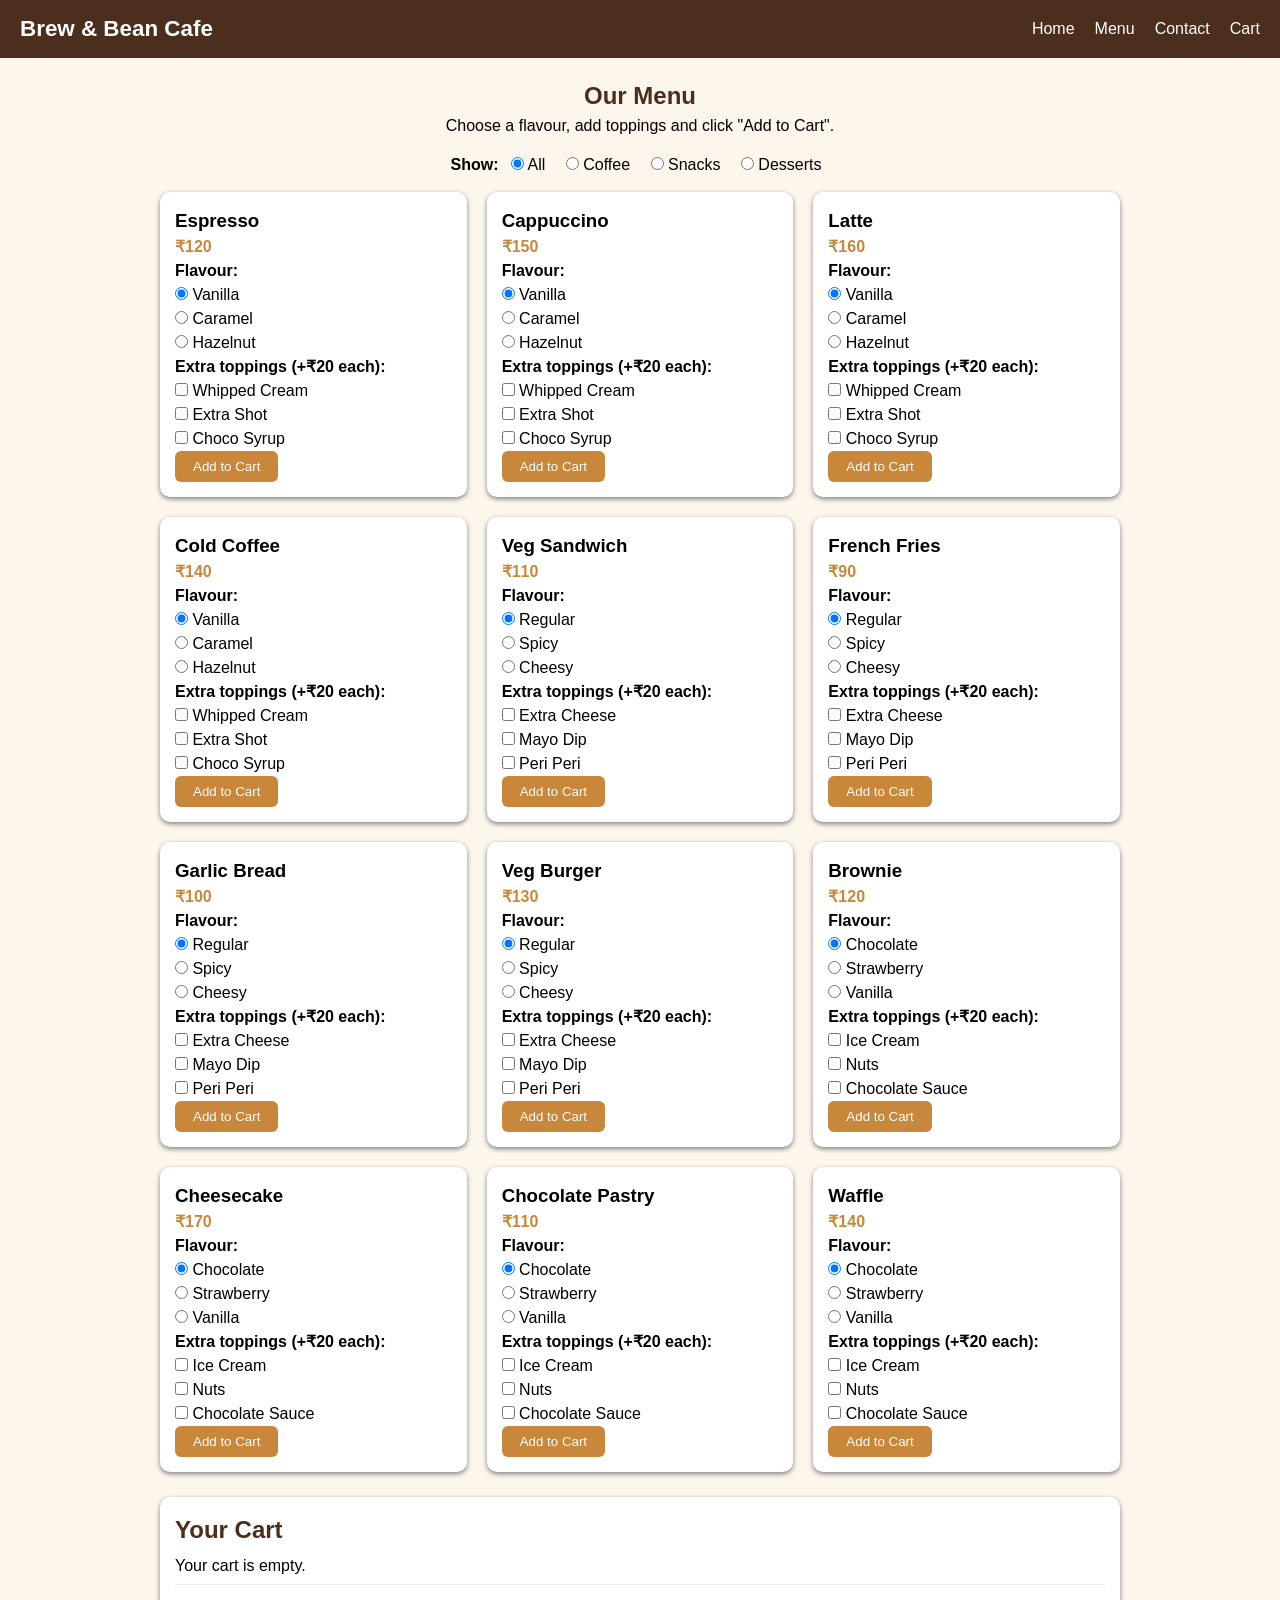
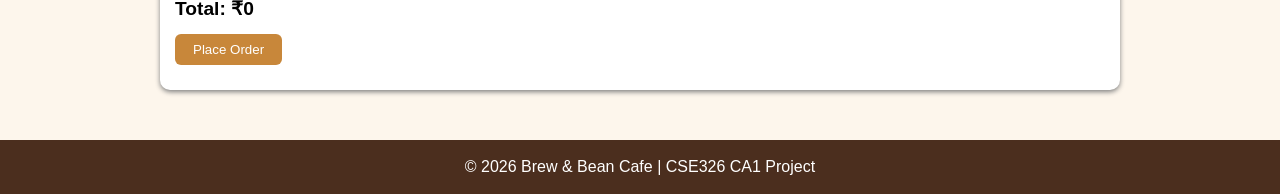
==== menu.html @ 5639b784 "Add files via upload" ====
<!DOCTYPE html>
<html lang="en">
<head>
  <meta charset="UTF-8">
  <meta name="viewport" content="width=device-width, initial-scale=1.0">
  <meta name="description" content="Brew &amp; Bean Cafe menu - choose a flavour, add toppings and order.">
  <title>Brew &amp; Bean Cafe - Menu</title>
  <link rel="stylesheet" href="style.css">
</head>
<body>

  <header>
    <nav>
      <div class="logo">Brew &amp; Bean Cafe</div>
      <ul>
        <li><a href="index.html">Home</a></li>
        <li><a href="menu.html">Menu</a></li>
        <li><a href="contact.html">Contact</a></li>
        <li><a href="#cart">Cart</a></li> <!-- #cart jumps to the cart section on this page -->
      </ul>
    </nav>
  </header>

  <main>

    <section class="page-title">
      <h1>Our Menu</h1>
      <p>Choose a flavour, add toppings and click "Add to Cart".</p>
    </section>

    <!-- Filter: radio buttons. Same name="category" means only ONE can be selected.
         onchange="showMenu()" runs the JavaScript function when the user picks another one. -->
    <section class="filters">
      <b>Show:</b>
      <label><input type="radio" name="category" value="All" checked onchange="showMenu()"> All</label>
      <label><input type="radio" name="category" value="Coffee" onchange="showMenu()"> Coffee</label>
      <label><input type="radio" name="category" value="Snacks" onchange="showMenu()"> Snacks</label>
      <label><input type="radio" name="category" value="Desserts" onchange="showMenu()"> Desserts</label>
    </section>

    <!-- This section is empty here. script.js fills it with the menu cards. -->
    <section id="menu-list" class="grid"></section>

    <!-- Cart section. script.js fills the list and the total. -->
    <section id="cart" class="box">
      <h2>Your Cart</h2>
      <ul id="cart-items"></ul>
      <p class="total">Total: &#8377;<span id="cart-total">0</span></p>
      <button class="btn" onclick="placeOrder()">Place Order</button> <!-- onclick runs placeOrder() from script.js -->
      <p id="order-msg" class="message"></p>
    </section>

  </main>

  <footer>
    <p>&copy; 2026 Brew &amp; Bean Cafe | CSE326 CA1 Project</p>
  </footer>

  <!-- The JavaScript file is linked at the bottom so the page loads first -->
  <script src="script.js"></script>
</body>
</html>
---- style.css ----
/* CSS variables: change the colors here to change the whole theme */
:root { --brown: #4b2e1e; --accent: #c8873a; --cream: #fdf6ec; }

/* Reset spacing. border-box = padding is counted inside the width (box model) */
* { box-sizing: border-box; margin: 0; padding: 0; }

body { font-family: Arial, sans-serif; background-color: var(--cream); line-height: 1.5; }
main { max-width: 1000px; margin: auto; padding: 20px; }
h1, h2 { color: var(--brown); }
.about, .page-title { text-align: center; }

/* Navbar: Flexbox puts the logo and links in one row */
header, footer { background-color: var(--brown); color: white; }
nav { display: flex; justify-content: space-between; align-items: center; padding: 12px 20px; }
.logo { font-size: 1.4rem; font-weight: bold; }
nav ul { display: flex; list-style: none; gap: 20px; }
nav a { color: white; text-decoration: none; }
nav a:hover { color: var(--accent); }   /* pseudo-class: when the mouse is over the link */
footer { text-align: center; padding: 15px; margin-top: 30px; }

/* Buttons. transition = the color changes smoothly */
.btn, .add-btn {
  background-color: var(--accent); color: white; border: none; border-radius: 6px;
  padding: 8px 18px; cursor: pointer; text-decoration: none; display: inline-block;
  transition: background-color 0.3s;
}
.btn:hover, .add-btn:hover { background-color: var(--brown); }
.remove-btn { background-color: red; color: white; border: none; margin-left: 10px; cursor: pointer; }

/* Home page */
.hero { text-align: center; background-color: #6f4e37; color: white; padding: 40px 20px; border-radius: 10px; animation: fadeIn 1s; }
.hero h1 { color: white; }
.features { display: flex; gap: 20px; margin: 25px 0; }   /* three boxes side by side */
.features article { flex: 1; }                             /* equal width */

/* White boxes with a shadow */
.features article, .card, .box { background-color: white; padding: 15px; border-radius: 10px; box-shadow: 0 2px 5px gray; }
.box { margin-top: 25px; }

/* Menu page */
.filters { text-align: center; margin: 15px 0; }
.filters label { margin: 0 8px; }
.grid { display: grid; grid-template-columns: repeat(auto-fit, minmax(230px, 1fr)); gap: 20px; }   /* Grid */
.card label { display: block; }
.price { color: var(--accent); font-weight: bold; }
.box li { list-style: none; padding: 6px 0; border-bottom: 1px solid #eee; }
.total { font-size: 1.2rem; font-weight: bold; margin: 10px 0; }

/* Form */
form label { display: block; margin-top: 10px; font-weight: bold; }
input[type="text"], input[type="tel"], input[type="email"], textarea { width: 100%; padding: 8px; }   /* attribute selector */
.error { color: red; font-size: 0.85rem; }
.message { color: green; font-weight: bold; margin-top: 10px; }

/* Table */
table { width: 100%; border-collapse: collapse; }
th, td { border: 1px solid #ccc; padding: 8px; text-align: left; }
th { background-color: var(--brown); color: white; }

/* Animation: the hero box slowly fades in */
@keyframes fadeIn { from { opacity: 0; } to { opacity: 1; } }

/* Responsive design: on small screens, stack things in one column */
@media (max-width: 600px) {
  nav, .features { flex-direction: column; gap: 10px; }
}
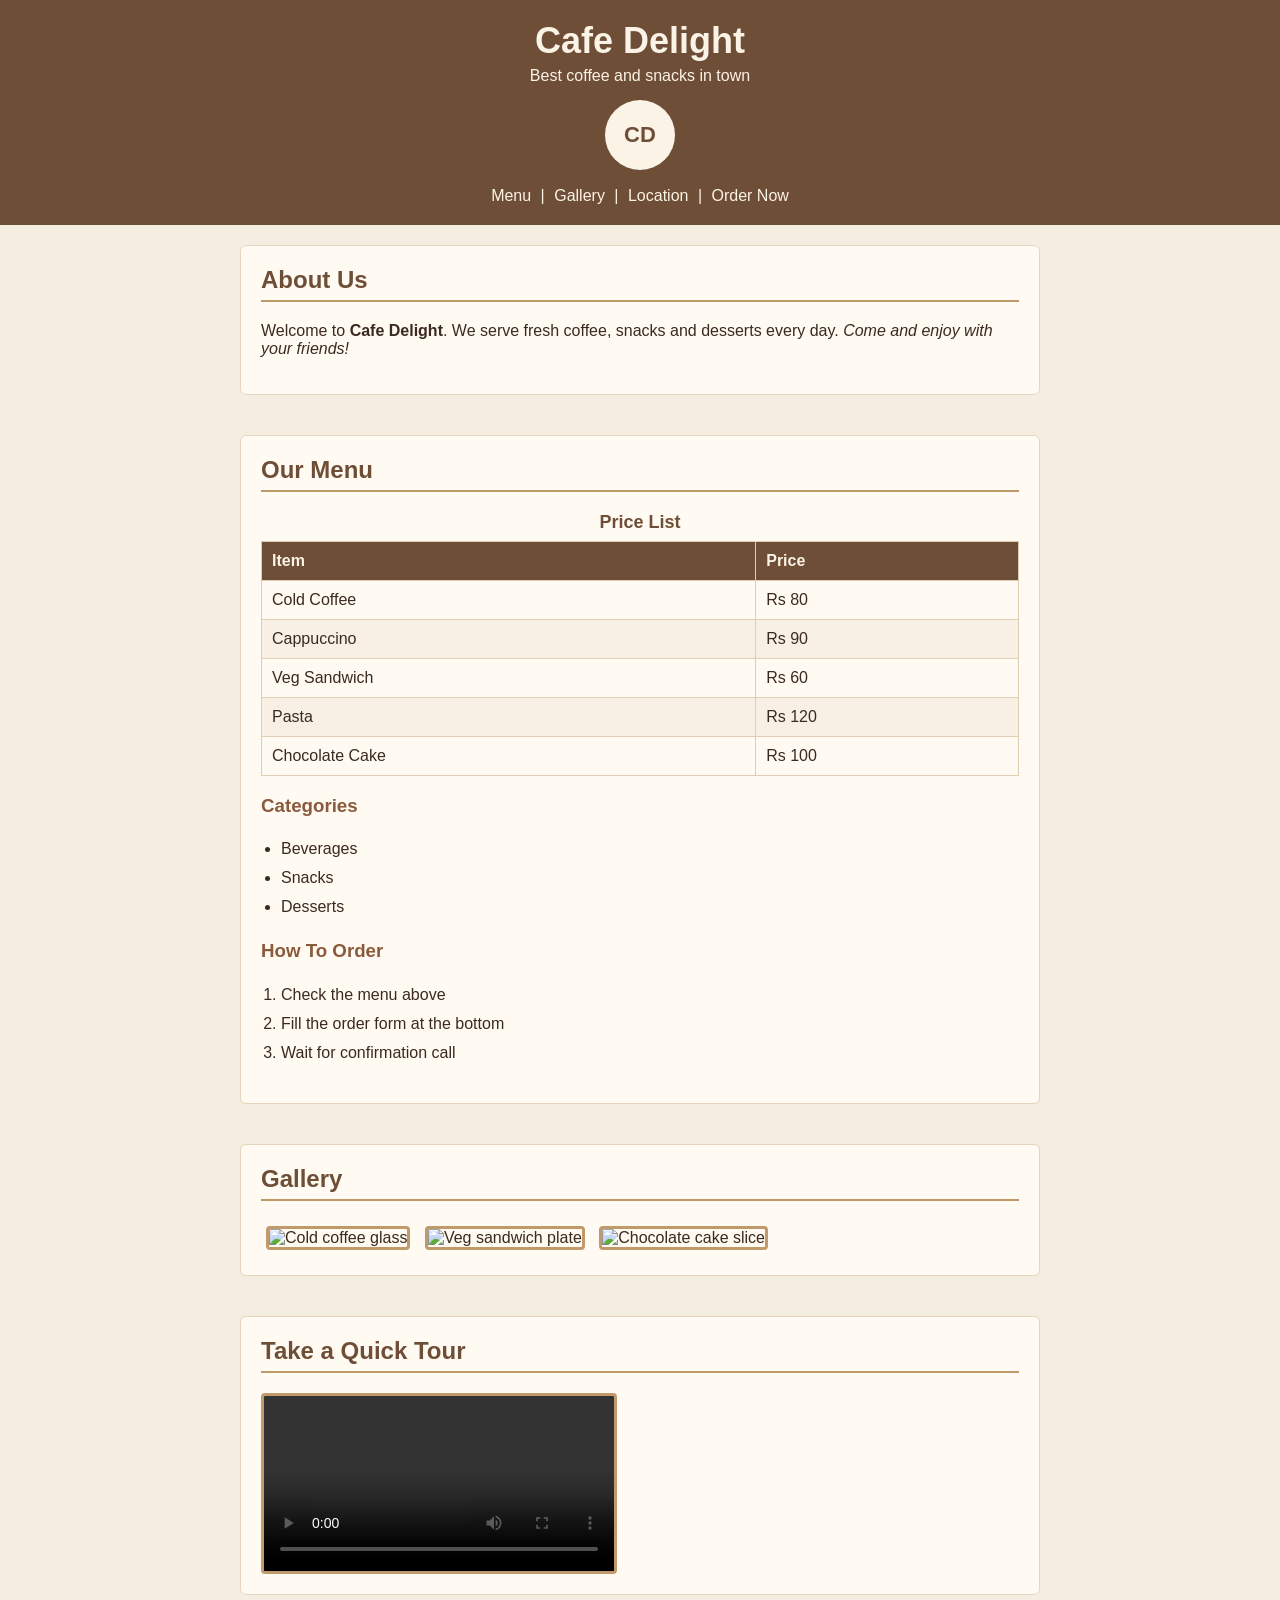
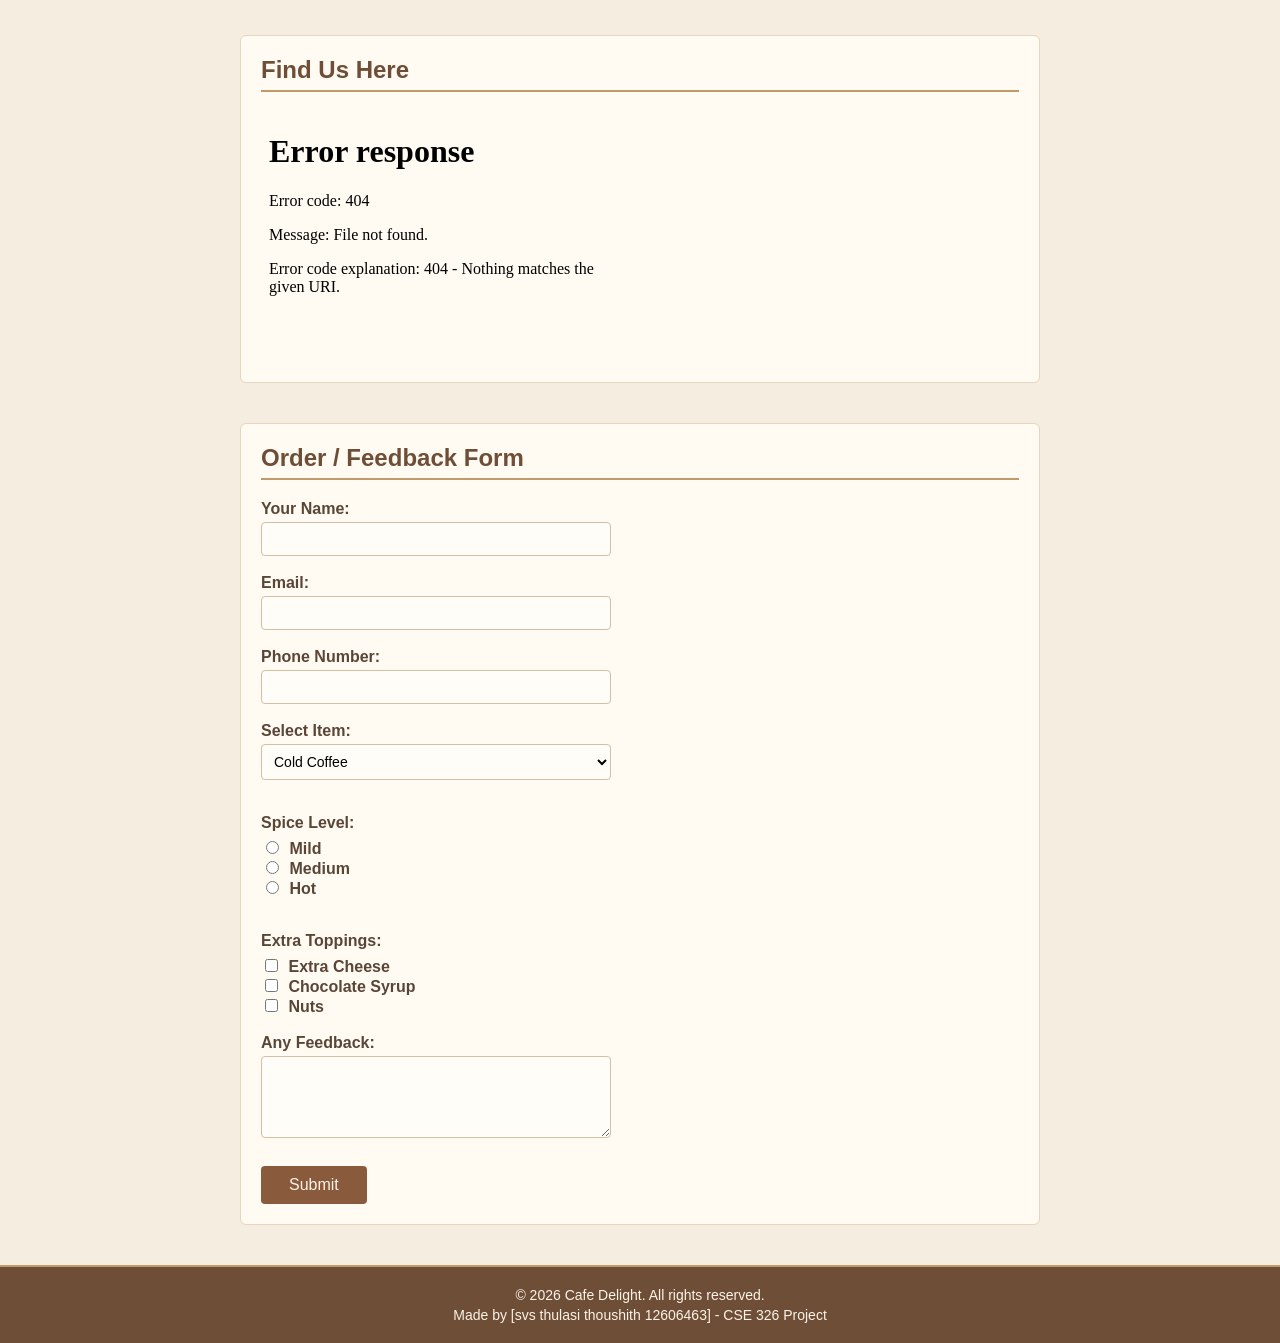
==== commit 2f941ab4: "Update menu.html {menu changed by Thoushith}" ====
--- a/menu.html
+++ b/menu.html
@@ -1,62 +1,399 @@
 <!DOCTYPE html>
-<html lang="en">
-<head>
-  <meta charset="UTF-8">
-  <meta name="viewport" content="width=device-width, initial-scale=1.0">
-  <meta name="description" content="Brew &amp; Bean Cafe menu - choose a flavour, add toppings and order.">
-  <title>Brew &amp; Bean Cafe - Menu</title>
-  <link rel="stylesheet" href="style.css">
+<!-- saved from url=(0054)file:///C:/Users/DELL/Desktop/cse326%20html/hacka.HTML -->
+<html><head><meta http-equiv="Content-Type" content="text/html; charset=UTF-8">
+
+<title>Cafe Delight - Menu</title>
+<meta name="description" content="Cafe Delight menu, gallery and order form">
+<meta name="viewport" content="width=device-width, initial-scale=1.0">
+<style>
+
+/* ===== GENERAL / BODY ===== */
+body {
+  font-family: Arial, sans-serif;
+  background-color: #f5ede0;
+  color: #3b2a20;
+  margin: 0;
+  padding: 0;
+}
+
+/* ===== HEADER ===== */
+header {
+  background-color: #6f4e37;
+  color: #fbf3e6;
+  text-align: center;
+  padding: 20px;
+}
+
+header h1 {
+  font-size: 36px;
+  margin: 0 0 5px 0;
+}
+
+header p {
+  font-size: 16px;
+  margin: 0 0 10px 0;
+}
+
+header svg {
+  display: block;
+  margin: 10px auto;
+}
+
+/* ===== NAV ===== */
+nav {
+  margin-top: 12px;
+}
+
+nav a {
+  color: #fbf3e6;
+  text-decoration: none;
+  font-size: 16px;
+  margin: 0 5px;
+}
+
+nav a:hover {
+  text-decoration: underline;
+}
+
+/* ===== MAIN ===== */
+main {
+  max-width: 800px;
+  margin: 20px auto;
+  padding: 0 20px;
+}
+
+/* ===== SECTION GENERAL ===== */
+section {
+  margin-bottom: 40px;
+  background-color: #fffaf2;
+  padding: 20px;
+  border: 1px solid #e6d5bf;
+  border-radius: 6px;
+}
+
+section h2 {
+  color: #6f4e37;
+  border-bottom: 2px solid #c19a6b;
+  padding-bottom: 6px;
+  margin-top: 0;
+}
+
+section h3 {
+  color: #8a5a3c;
+}
+
+/* ===== TABLE ===== */
+table {
+  width: 100%;
+  border-collapse: collapse;
+  margin-top: 10px;
+}
+
+table caption {
+  font-size: 18px;
+  font-weight: bold;
+  color: #6f4e37;
+  margin-bottom: 8px;
+}
+
+table th {
+  background-color: #6f4e37;
+  color: #fbf3e6;
+  padding: 10px;
+  text-align: left;
+  border: 1px solid #e0cdb2;
+}
+
+table td {
+  padding: 10px;
+  border: 1px solid #e0cdb2;
+}
+
+table tbody tr:nth-child(even) {
+  background-color: #f8f0e4;
+}
+
+table tbody tr:hover {
+  background-color: #efe0cb;
+}
+
+/* ===== LISTS ===== */
+ul, ol {
+  padding-left: 20px;
+  line-height: 1.8;
+}
+
+ul li {
+  list-style-type: disc;
+}
+
+ol li {
+  list-style-type: decimal;
+}
+
+/* ===== GALLERY ===== */
+#gallery img {
+  width: 200px;
+  height: 150px;
+  object-fit: cover;
+  margin: 5px;
+  border: 3px solid #c19a6b;
+  border-radius: 4px;
+}
+
+/* ===== VIDEO ===== */
+#tour video {
+  display: block;
+  margin-top: 10px;
+  border: 3px solid #c19a6b;
+  border-radius: 4px;
+}
+
+/* ===== IFRAME / MAP ===== */
+#location iframe {
+  display: block;
+  margin-top: 10px;
+  border: 3px solid #c19a6b;
+  border-radius: 4px;
+}
+
+/* ===== FORM ===== */
+form label {
+  font-weight: bold;
+  color: #5a4636;
+}
+
+form input[type="text"],
+form input[type="email"],
+form select,
+form textarea {
+  width: 100%;
+  max-width: 350px;
+  padding: 8px;
+  margin-top: 4px;
+  border: 1px solid #d4bfa3;
+  border-radius: 4px;
+  background-color: #fffdf8;
+  font-size: 14px;
+  box-sizing: border-box;
+}
+
+form input[type="text"]:focus,
+form input[type="email"]:focus,
+form select:focus,
+form textarea:focus {
+  outline: none;
+  border-color: #8a5a3c;
+}
+
+form input[type="radio"],
+form input[type="checkbox"] {
+  margin-right: 6px;
+  accent-color: #8a5a3c;
+}
+
+form p {
+  font-weight: bold;
+  margin-bottom: 6px;
+  color: #5a4636;
+}
+
+form button[type="submit"] {
+  background-color: #8a5a3c;
+  color: #fbf3e6;
+  border: none;
+  padding: 10px 28px;
+  font-size: 16px;
+  border-radius: 4px;
+  cursor: pointer;
+  margin-top: 6px;
+}
+
+form button[type="submit"]:hover {
+  background-color: #6f4e37;
+}
+
+/* ===== HR ===== */
+hr {
+  border: none;
+  border-top: 2px solid #c19a6b;
+  margin: 0;
+}
+
+/* ===== FOOTER ===== */
+footer {
+  background-color: #6f4e37;
+  color: #fbf3e6;
+  text-align: center;
+  padding: 16px;
+}
+
+footer p {
+  margin: 4px 0;
+  font-size: 14px;
+}
+
+</style>
 </head>
 <body>
 
-  <header>
-    <nav>
-      <div class="logo">Brew &amp; Bean Cafe</div>
-      <ul>
-        <li><a href="index.html">Home</a></li>
-        <li><a href="menu.html">Menu</a></li>
-        <li><a href="contact.html">Contact</a></li>
-        <li><a href="#cart">Cart</a></li> <!-- #cart jumps to the cart section on this page -->
-      </ul>
-    </nav>
-  </header>
-
-  <main>
-
-    <section class="page-title">
-      <h1>Our Menu</h1>
-      <p>Choose a flavour, add toppings and click "Add to Cart".</p>
-    </section>
-
-    <!-- Filter: radio buttons. Same name="category" means only ONE can be selected.
-         onchange="showMenu()" runs the JavaScript function when the user picks another one. -->
-    <section class="filters">
-      <b>Show:</b>
-      <label><input type="radio" name="category" value="All" checked onchange="showMenu()"> All</label>
-      <label><input type="radio" name="category" value="Coffee" onchange="showMenu()"> Coffee</label>
-      <label><input type="radio" name="category" value="Snacks" onchange="showMenu()"> Snacks</label>
-      <label><input type="radio" name="category" value="Desserts" onchange="showMenu()"> Desserts</label>
-    </section>
-
-    <!-- This section is empty here. script.js fills it with the menu cards. -->
-    <section id="menu-list" class="grid"></section>
-
-    <!-- Cart section. script.js fills the list and the total. -->
-    <section id="cart" class="box">
-      <h2>Your Cart</h2>
-      <ul id="cart-items"></ul>
-      <p class="total">Total: &#8377;<span id="cart-total">0</span></p>
-      <button class="btn" onclick="placeOrder()">Place Order</button> <!-- onclick runs placeOrder() from script.js -->
-      <p id="order-msg" class="message"></p>
-    </section>
-
-  </main>
-
-  <footer>
-    <p>&copy; 2026 Brew &amp; Bean Cafe | CSE326 CA1 Project</p>
-  </footer>
-
-  <!-- The JavaScript file is linked at the bottom so the page loads first -->
-  <script src="script.js"></script>
-</body>
-</html>
+<!-- header part with logo and nav links -->
+<header>
+  <h1>Cafe Delight</h1>
+  <p>Best coffee and snacks in town</p>
+  <svg width="80" height="80">
+    <circle cx="40" cy="40" r="35" fill="#fbf3e6"></circle>
+    <text x="40" y="47" text-anchor="middle" font-size="22" font-family="Arial" fill="#6f4e37" font-weight="bold">CD</text>
+  </svg>
+  <nav>
+    <a href="file:///C:/Users/DELL/Desktop/cse326%20html/hacka.HTML#menu">Menu</a> |
+    <a href="file:///C:/Users/DELL/Desktop/cse326%20html/hacka.HTML#gallery">Gallery</a> |
+    <a href="file:///C:/Users/DELL/Desktop/cse326%20html/hacka.HTML#location">Location</a> |
+    <a href="file:///C:/Users/DELL/Desktop/cse326%20html/hacka.HTML#order">Order Now</a>
+  </nav>
+</header>
+
+<main>
+
+  <!-- ABOUT SECTION -->
+  <section id="about">
+    <h2>About Us</h2>
+    <p>Welcome to <strong>Cafe Delight</strong>. We serve fresh coffee, snacks
+    and desserts every day. <em>Come and enjoy with your friends!</em></p>
+  </section>
+
+  <!-- MENU SECTION -->
+  <section id="menu">
+    <h2>Our Menu</h2>
+    <table border="1">
+      <caption>Price List</caption>
+      <thead>
+        <tr>
+          <th scope="col">Item</th>
+          <th scope="col">Price</th>
+        </tr>
+      </thead>
+      <tbody>
+        <tr>
+          <td>Cold Coffee</td>
+          <td>Rs 80</td>
+        </tr>
+        <tr>
+          <td>Cappuccino</td>
+          <td>Rs 90</td>
+        </tr>
+        <tr>
+          <td>Veg Sandwich</td>
+          <td>Rs 60</td>
+        </tr>
+        <tr>
+          <td>Pasta</td>
+          <td>Rs 120</td>
+        </tr>
+        <tr>
+          <td>Chocolate Cake</td>
+          <td>Rs 100</td>
+        </tr>
+      </tbody>
+    </table>
+
+    <h3>Categories</h3>
+    <ul>
+      <li>Beverages</li>
+      <li>Snacks</li>
+      <li>Desserts</li>
+    </ul>
+
+    <h3>How To Order</h3>
+    <ol>
+      <li>Check the menu above</li>
+      <li>Fill the order form at the bottom</li>
+      <li>Wait for confirmation call</li>
+    </ol>
+  </section>
+
+  <!-- GALLERY SECTION -->
+  <section id="gallery">
+    <h2>Gallery</h2>
+    <img src="file:///C:/Users/DELL/Desktop/cse326%20html/Cafe%20Delight%20-%20Menu%20cse326%20thoushith(12606463)project_files/pexels-photo-17576001.jpg" alt="Cold coffee glass" width="200" height="150">
+    <img src="file:///C:/Users/DELL/Desktop/cse326%20html/Cafe%20Delight%20-%20Menu%20cse326%20thoushith(12606463)project_files/pexels-photo-1647163.jpg" alt="Veg sandwich plate" width="200" height="150">
+    <img src="file:///C:/Users/DELL/Desktop/cse326%20html/Cafe%20Delight%20-%20Menu%20cse326%20thoushith(12606463)project_files/pexels-photo-2267868.jpg" alt="Chocolate cake slice" width="200" height="150">
+  </section>
+
+  <!-- VIDEO SECTION -->
+  <section id="tour">
+    <h2>Take a Quick Tour</h2>
+    <video width="350" controls="">
+      <source src="https://videos.pexels.com/video-files/16234554/16234554-hd_1080_1920_29fps.mp4" type="video/mp4">
+      Sorry, your browser does not support video.
+    </video>
+  </section>
+
+  <!-- LOCATION SECTION -->
+  <section id="location">
+    <h2>Find Us Here</h2>
+
+    <!-- FIX: replaced broken local maps.html file with a working Google Maps embed URL -->
+    <iframe src="./Cafe Delight - Menu cse326 thoushith(12606463)project final take_files/maps.html" width="350" height="250" style="border:0;" allowfullscreen="" loading="lazy">
+    </iframe>
+
+  </section>
+
+  <!-- ORDER FORM SECTION -->
+  <section id="order">
+    <h2>Order / Feedback Form</h2>
+    <form action="file:///C:/submit" method="post">
+
+      <label for="name">Your Name:</label><br>
+      <input type="text" id="name" name="name" required=""><br><br>
+
+      <label for="email">Email:</label><br>
+      <input type="email" id="email" name="email" required=""><br><br>
+
+      <label for="phone">Phone Number:</label><br>
+      <input type="text" id="phone" name="phone" pattern="[0-9]{10}" title="Enter a 10 digit number"><br><br>
+
+      <label for="item">Select Item:</label><br>
+      <select id="item" name="item">
+        <option value="coffee">Cold Coffee</option>
+        <option value="sandwich">Veg Sandwich</option>
+        <option value="pasta">Pasta</option>
+        <option value="cake">Chocolate Cake</option>
+      </select><br><br>
+
+      <p>Spice Level:</p>
+      <input type="radio" id="mild" name="spice" value="mild">
+      <label for="mild">Mild</label><br>
+      <input type="radio" id="medium" name="spice" value="medium">
+      <label for="medium">Medium</label><br>
+      <input type="radio" id="hot" name="spice" value="hot">
+      <label for="hot">Hot</label><br><br>
+
+      <p>Extra Toppings:</p>
+      <input type="checkbox" id="cheese" name="toppings" value="cheese">
+      <label for="cheese">Extra Cheese</label><br>
+      <input type="checkbox" id="choco" name="toppings" value="chocolate">
+      <label for="choco">Chocolate Syrup</label><br>
+      <input type="checkbox" id="nuts" name="toppings" value="nuts">
+      <label for="nuts">Nuts</label><br><br>
+
+      <label for="msg">Any Feedback:</label><br>
+      <textarea id="msg" name="msg" rows="4" cols="30" minlength="10"></textarea><br><br>
+
+      <button type="submit">Submit</button>
+
+    </form>
+  </section>
+
+</main>
+
+<hr>
+
+<footer>
+  <p>© 2026 Cafe Delight. All rights reserved.</p>
+  <p>Made by [svs thulasi thoushith 12606463] - CSE 326 Project</p>
+</footer>
+
+
+
+</body></html>
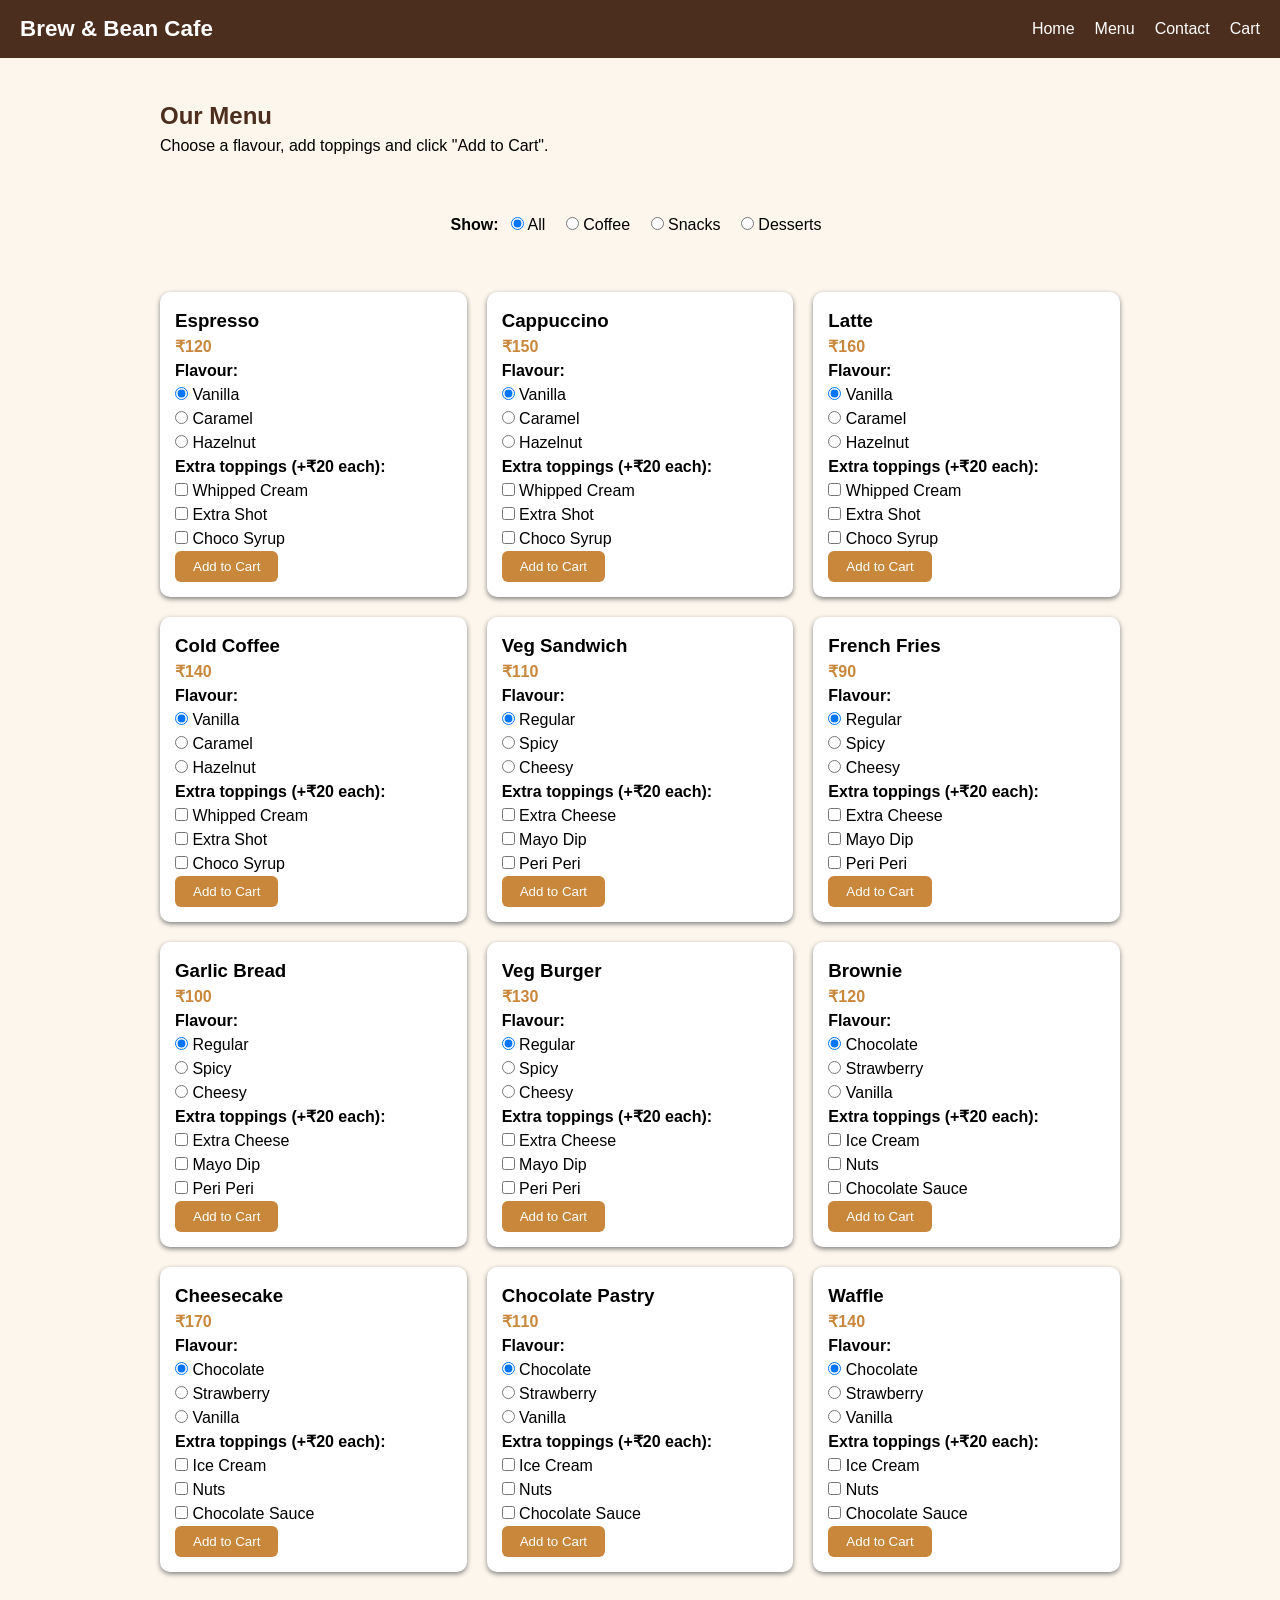
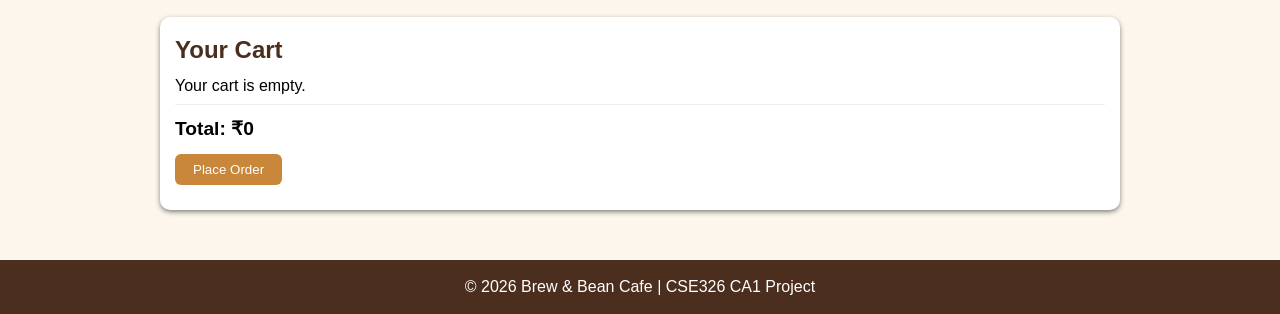
==== commit d830aa91: "Update menu.html_MP No major changes , just little bit minor changes" ====
--- a/menu.html
+++ b/menu.html
@@ -1,399 +1,62 @@
 <!DOCTYPE html>
-<!-- saved from url=(0054)file:///C:/Users/DELL/Desktop/cse326%20html/hacka.HTML -->
-<html><head><meta http-equiv="Content-Type" content="text/html; charset=UTF-8">
-
-<title>Cafe Delight - Menu</title>
-<meta name="description" content="Cafe Delight menu, gallery and order form">
-<meta name="viewport" content="width=device-width, initial-scale=1.0">
-<style>
-
-/* ===== GENERAL / BODY ===== */
-body {
-  font-family: Arial, sans-serif;
-  background-color: #f5ede0;
-  color: #3b2a20;
-  margin: 0;
-  padding: 0;
-}
-
-/* ===== HEADER ===== */
-header {
-  background-color: #6f4e37;
-  color: #fbf3e6;
-  text-align: center;
-  padding: 20px;
-}
-
-header h1 {
-  font-size: 36px;
-  margin: 0 0 5px 0;
-}
-
-header p {
-  font-size: 16px;
-  margin: 0 0 10px 0;
-}
-
-header svg {
-  display: block;
-  margin: 10px auto;
-}
-
-/* ===== NAV ===== */
-nav {
-  margin-top: 12px;
-}
-
-nav a {
-  color: #fbf3e6;
-  text-decoration: none;
-  font-size: 16px;
-  margin: 0 5px;
-}
-
-nav a:hover {
-  text-decoration: underline;
-}
-
-/* ===== MAIN ===== */
-main {
-  max-width: 800px;
-  margin: 20px auto;
-  padding: 0 20px;
-}
-
-/* ===== SECTION GENERAL ===== */
-section {
-  margin-bottom: 40px;
-  background-color: #fffaf2;
-  padding: 20px;
-  border: 1px solid #e6d5bf;
-  border-radius: 6px;
-}
-
-section h2 {
-  color: #6f4e37;
-  border-bottom: 2px solid #c19a6b;
-  padding-bottom: 6px;
-  margin-top: 0;
-}
-
-section h3 {
-  color: #8a5a3c;
-}
-
-/* ===== TABLE ===== */
-table {
-  width: 100%;
-  border-collapse: collapse;
-  margin-top: 10px;
-}
-
-table caption {
-  font-size: 18px;
-  font-weight: bold;
-  color: #6f4e37;
-  margin-bottom: 8px;
-}
-
-table th {
-  background-color: #6f4e37;
-  color: #fbf3e6;
-  padding: 10px;
-  text-align: left;
-  border: 1px solid #e0cdb2;
-}
-
-table td {
-  padding: 10px;
-  border: 1px solid #e0cdb2;
-}
-
-table tbody tr:nth-child(even) {
-  background-color: #f8f0e4;
-}
-
-table tbody tr:hover {
-  background-color: #efe0cb;
-}
-
-/* ===== LISTS ===== */
-ul, ol {
-  padding-left: 20px;
-  line-height: 1.8;
-}
-
-ul li {
-  list-style-type: disc;
-}
-
-ol li {
-  list-style-type: decimal;
-}
-
-/* ===== GALLERY ===== */
-#gallery img {
-  width: 200px;
-  height: 150px;
-  object-fit: cover;
-  margin: 5px;
-  border: 3px solid #c19a6b;
-  border-radius: 4px;
-}
-
-/* ===== VIDEO ===== */
-#tour video {
-  display: block;
-  margin-top: 10px;
-  border: 3px solid #c19a6b;
-  border-radius: 4px;
-}
-
-/* ===== IFRAME / MAP ===== */
-#location iframe {
-  display: block;
-  margin-top: 10px;
-  border: 3px solid #c19a6b;
-  border-radius: 4px;
-}
-
-/* ===== FORM ===== */
-form label {
-  font-weight: bold;
-  color: #5a4636;
-}
-
-form input[type="text"],
-form input[type="email"],
-form select,
-form textarea {
-  width: 100%;
-  max-width: 350px;
-  padding: 8px;
-  margin-top: 4px;
-  border: 1px solid #d4bfa3;
-  border-radius: 4px;
-  background-color: #fffdf8;
-  font-size: 14px;
-  box-sizing: border-box;
-}
-
-form input[type="text"]:focus,
-form input[type="email"]:focus,
-form select:focus,
-form textarea:focus {
-  outline: none;
-  border-color: #8a5a3c;
-}
-
-form input[type="radio"],
-form input[type="checkbox"] {
-  margin-right: 6px;
-  accent-color: #8a5a3c;
-}
-
-form p {
-  font-weight: bold;
-  margin-bottom: 6px;
-  color: #5a4636;
-}
-
-form button[type="submit"] {
-  background-color: #8a5a3c;
-  color: #fbf3e6;
-  border: none;
-  padding: 10px 28px;
-  font-size: 16px;
-  border-radius: 4px;
-  cursor: pointer;
-  margin-top: 6px;
-}
-
-form button[type="submit"]:hover {
-  background-color: #6f4e37;
-}
-
-/* ===== HR ===== */
-hr {
-  border: none;
-  border-top: 2px solid #c19a6b;
-  margin: 0;
-}
-
-/* ===== FOOTER ===== */
-footer {
-  background-color: #6f4e37;
-  color: #fbf3e6;
-  text-align: center;
-  padding: 16px;
-}
-
-footer p {
-  margin: 4px 0;
-  font-size: 14px;
-}
-
-</style>
+<html lang="en">
+<head>
+  <meta charset="UTF-8">
+  <meta name="viewport" content="width=device-width, initial-scale=1.0">
+  <meta name="description" content="Brew &amp; Bean Cafe menu - choose a flavour, add toppings and order.">
+  <title>Brew &amp; Bean Cafe - Menu</title>
+  <link rel="stylesheet" href="style.css">
 </head>
 <body>
 
-<!-- header part with logo and nav links -->
-<header>
-  <h1>Cafe Delight</h1>
-  <p>Best coffee and snacks in town</p>
-  <svg width="80" height="80">
-    <circle cx="40" cy="40" r="35" fill="#fbf3e6"></circle>
-    <text x="40" y="47" text-anchor="middle" font-size="22" font-family="Arial" fill="#6f4e37" font-weight="bold">CD</text>
-  </svg>
-  <nav>
-    <a href="file:///C:/Users/DELL/Desktop/cse326%20html/hacka.HTML#menu">Menu</a> |
-    <a href="file:///C:/Users/DELL/Desktop/cse326%20html/hacka.HTML#gallery">Gallery</a> |
-    <a href="file:///C:/Users/DELL/Desktop/cse326%20html/hacka.HTML#location">Location</a> |
-    <a href="file:///C:/Users/DELL/Desktop/cse326%20html/hacka.HTML#order">Order Now</a>
-  </nav>
-</header>
+  <header>
+    <nav>
+      <div class="logo">Brew &amp; Bean Cafe</div>
+      <ul>
+        <li><a href="index.html">Home</a></li>
+        <li><a href="menu.html">Menu</a></li>
+        <li><a href="contact.html">Contact</a></li>
+        <li><a href="#cart">Cart</a></li> <!-- #cart jumps to the cart section on this page -->
+      </ul>
+    </nav>
+  </header>
 
-<main>
+  <main>
 
-  <!-- ABOUT SECTION -->
-  <section id="about">
-    <h2>About Us</h2>
-    <p>Welcome to <strong>Cafe Delight</strong>. We serve fresh coffee, snacks
-    and desserts every day. <em>Come and enjoy with your friends!</em></p>
-  </section>
+    <section class="page-title">
+      <h1>Our Menu</h1>
+      <p>Choose a flavour, add toppings and click "Add to Cart".</p>
+    </section>
 
-  <!-- MENU SECTION -->
-  <section id="menu">
-    <h2>Our Menu</h2>
-    <table border="1">
-      <caption>Price List</caption>
-      <thead>
-        <tr>
-          <th scope="col">Item</th>
-          <th scope="col">Price</th>
-        </tr>
-      </thead>
-      <tbody>
-        <tr>
-          <td>Cold Coffee</td>
-          <td>Rs 80</td>
-        </tr>
-        <tr>
-          <td>Cappuccino</td>
-          <td>Rs 90</td>
-        </tr>
-        <tr>
-          <td>Veg Sandwich</td>
-          <td>Rs 60</td>
-        </tr>
-        <tr>
-          <td>Pasta</td>
-          <td>Rs 120</td>
-        </tr>
-        <tr>
-          <td>Chocolate Cake</td>
-          <td>Rs 100</td>
-        </tr>
-      </tbody>
-    </table>
+    <!-- Filter: radio buttons. Same name="category" means only ONE can be selected.
+         onchange="showMenu()" runs the JavaScript function when the user picks another one. -->
+    <section class="filters">
+      <b>Show:</b>
+      <label><input type="radio" name="category" value="All" checked onchange="showMenu()"> All</label>
+      <label><input type="radio" name="category" value="Coffee" onchange="showMenu()"> Coffee</label>
+      <label><input type="radio" name="category" value="Snacks" onchange="showMenu()"> Snacks</label>
+      <label><input type="radio" name="category" value="Desserts" onchange="showMenu()"> Desserts</label>
+    </section>
 
-    <h3>Categories</h3>
-    <ul>
-      <li>Beverages</li>
-      <li>Snacks</li>
-      <li>Desserts</li>
-    </ul>
+    <!-- This section is empty here. script.js fills it with the menu cards. -->
+    <section id="menu-list" class="grid"></section>
 
-    <h3>How To Order</h3>
-    <ol>
-      <li>Check the menu above</li>
-      <li>Fill the order form at the bottom</li>
-      <li>Wait for confirmation call</li>
-    </ol>
-  </section>
+    <!-- Cart section. script.js fills the list and the total. -->
+    <section id="cart" class="box">
+      <h2>Your Cart</h2>
+      <ul id="cart-items"></ul>
+      <p class="total">Total: &#8377;<span id="cart-total">0</span></p>
+      <button class="btn" onclick="placeOrder()">Place Order</button> <!-- onclick runs placeOrder() from script.js -->
+      <p id="order-msg" class="message"></p>
+    </section>
 
-  <!-- GALLERY SECTION -->
-  <section id="gallery">
-    <h2>Gallery</h2>
-    <img src="file:///C:/Users/DELL/Desktop/cse326%20html/Cafe%20Delight%20-%20Menu%20cse326%20thoushith(12606463)project_files/pexels-photo-17576001.jpg" alt="Cold coffee glass" width="200" height="150">
-    <img src="file:///C:/Users/DELL/Desktop/cse326%20html/Cafe%20Delight%20-%20Menu%20cse326%20thoushith(12606463)project_files/pexels-photo-1647163.jpg" alt="Veg sandwich plate" width="200" height="150">
-    <img src="file:///C:/Users/DELL/Desktop/cse326%20html/Cafe%20Delight%20-%20Menu%20cse326%20thoushith(12606463)project_files/pexels-photo-2267868.jpg" alt="Chocolate cake slice" width="200" height="150">
-  </section>
+  </main>
 
-  <!-- VIDEO SECTION -->
-  <section id="tour">
-    <h2>Take a Quick Tour</h2>
-    <video width="350" controls="">
-      <source src="https://videos.pexels.com/video-files/16234554/16234554-hd_1080_1920_29fps.mp4" type="video/mp4">
-      Sorry, your browser does not support video.
-    </video>
-  </section>
+  <footer>
+    <p>&copy; 2026 Brew &amp; Bean Cafe | CSE326 CA1 Project</p>
+  </footer>
 
-  <!-- LOCATION SECTION -->
-  <section id="location">
-    <h2>Find Us Here</h2>
-
-    <!-- FIX: replaced broken local maps.html file with a working Google Maps embed URL -->
-    <iframe src="./Cafe Delight - Menu cse326 thoushith(12606463)project final take_files/maps.html" width="350" height="250" style="border:0;" allowfullscreen="" loading="lazy">
-    </iframe>
-
-  </section>
-
-  <!-- ORDER FORM SECTION -->
-  <section id="order">
-    <h2>Order / Feedback Form</h2>
-    <form action="file:///C:/submit" method="post">
-
-      <label for="name">Your Name:</label><br>
-      <input type="text" id="name" name="name" required=""><br><br>
-
-      <label for="email">Email:</label><br>
-      <input type="email" id="email" name="email" required=""><br><br>
-
-      <label for="phone">Phone Number:</label><br>
-      <input type="text" id="phone" name="phone" pattern="[0-9]{10}" title="Enter a 10 digit number"><br><br>
-
-      <label for="item">Select Item:</label><br>
-      <select id="item" name="item">
-        <option value="coffee">Cold Coffee</option>
-        <option value="sandwich">Veg Sandwich</option>
-        <option value="pasta">Pasta</option>
-        <option value="cake">Chocolate Cake</option>
-      </select><br><br>
-
-      <p>Spice Level:</p>
-      <input type="radio" id="mild" name="spice" value="mild">
-      <label for="mild">Mild</label><br>
-      <input type="radio" id="medium" name="spice" value="medium">
-      <label for="medium">Medium</label><br>
-      <input type="radio" id="hot" name="spice" value="hot">
-      <label for="hot">Hot</label><br><br>
-
-      <p>Extra Toppings:</p>
-      <input type="checkbox" id="cheese" name="toppings" value="cheese">
-      <label for="cheese">Extra Cheese</label><br>
-      <input type="checkbox" id="choco" name="toppings" value="chocolate">
-      <label for="choco">Chocolate Syrup</label><br>
-      <input type="checkbox" id="nuts" name="toppings" value="nuts">
-      <label for="nuts">Nuts</label><br><br>
-
-      <label for="msg">Any Feedback:</label><br>
-      <textarea id="msg" name="msg" rows="4" cols="30" minlength="10"></textarea><br><br>
-
-      <button type="submit">Submit</button>
-
-    </form>
-  </section>
-
-</main>
-
-<hr>
-
-<footer>
-  <p>© 2026 Cafe Delight. All rights reserved.</p>
-  <p>Made by [svs thulasi thoushith 12606463] - CSE 326 Project</p>
-</footer>
-
-
-
-</body></html>
+  <!-- The JavaScript file is linked at the bottom so the page loads first -->
+  <script src="script.js"></script>
+</body>
+</html>
--- a/style.css
+++ b/style.css
@@ -0,0 +1,83 @@
+/* CSS variables: change the colors here to change the whole theme */
+:root { --brown: #4b2e1e; --accent: #c8873a; --cream: #fdf6ec; }
+
+/* Reset spacing. border-box = padding is counted inside the width (box model) */
+* { box-sizing: border-box; margin: 0; padding: 0; }
+
+body { font-family: Arial, sans-serif; background-color: var(--cream); line-height: 1.5; }
+main { max-width: 1000px; margin: auto; padding: 20px; }
+h1, h2 { color: var(--brown); }
+.about, .center, .title { text-align: center; }
+.title { margin-top: 10px; }
+
+/* Smooth scrolling when a navbar link is clicked. scroll-margin-top keeps the heading below the sticky navbar. */
+html { scroll-behavior: smooth; }
+section { scroll-margin-top: 70px; padding: 20px 0; }
+header { position: sticky; top: 0; z-index: 10; }   /* navbar stays visible while scrolling */
+
+/* Navbar: Flexbox puts the logo and links in one row */
+header, footer { background-color: var(--brown); color: white; }
+nav { display: flex; justify-content: space-between; align-items: center; padding: 12px 20px; }
+.logo { font-size: 1.4rem; font-weight: bold; }
+nav ul { display: flex; flex-wrap: wrap; list-style: none; gap: 20px; }
+nav a { color: white; text-decoration: none; }
+nav a:hover { color: var(--accent); }   /* pseudo-class: when the mouse is over the link */
+footer { text-align: center; padding: 15px; margin-top: 30px; }
+
+/* Buttons. transition = the color changes smoothly */
+.btn, .add-btn {
+  background-color: var(--accent); color: white; border: none; border-radius: 6px;
+  padding: 8px 18px; cursor: pointer; text-decoration: none; display: inline-block;
+  transition: background-color 0.3s;
+}
+.btn:hover, .add-btn:hover { background-color: var(--brown); }
+.remove-btn { background-color: red; color: white; border: none; margin-left: 10px; cursor: pointer; }
+
+/* Home page */
+.hero { text-align: center; background-color: #6f4e37; color: white; padding: 40px 20px; border-radius: 10px; animation: fadeIn 1s; }
+.hero h1 { color: white; }
+.features { display: flex; gap: 20px; margin: 25px 0; }   /* three boxes side by side */
+.features article { flex: 1; }                             /* equal width */
+
+/* White boxes with a shadow */
+.features article, .card, .box { background-color: white; padding: 15px; border-radius: 10px; box-shadow: 0 2px 5px gray; }
+.box { margin-top: 25px; }
+
+/* Menu page */
+.filters { text-align: center; margin: 15px 0; }
+.filters label { margin: 0 8px; }
+.grid { display: grid; grid-template-columns: repeat(auto-fit, minmax(230px, 1fr)); gap: 20px; }   /* Grid */
+.card label { display: block; }
+.price { color: var(--accent); font-weight: bold; }
+.box li { list-style: none; padding: 6px 0; border-bottom: 1px solid #eee; }
+.total { font-size: 1.2rem; font-weight: bold; margin: 10px 0; }
+
+/* Form */
+form label { display: block; margin-top: 10px; font-weight: bold; }
+input[type="text"], input[type="tel"], input[type="email"], textarea { width: 100%; padding: 8px; }   /* attribute selector */
+.error { color: red; font-size: 0.85rem; }
+.message { color: green; font-weight: bold; margin-top: 10px; }
+
+/* Table */
+table { width: 100%; border-collapse: collapse; }
+th, td { border: 1px solid #ccc; padding: 8px; text-align: left; }
+th { background-color: var(--brown); color: white; }
+
+/* Gallery: Grid, images fill the row */
+.gallery { display: grid; grid-template-columns: repeat(auto-fit, minmax(200px, 1fr)); gap: 15px; }
+.gallery img { width: 100%; height: 180px; object-fit: cover; border-radius: 10px; transition: transform 0.3s; }
+.gallery img:hover { transform: scale(1.05); }
+
+/* Google Map */
+iframe { border: 0; border-radius: 8px; }
+.box h3 { color: var(--brown); margin-bottom: 8px; }
+
+/* Animation: the hero box slowly fades in */
+@keyframes fadeIn { from { opacity: 0; } to { opacity: 1; } }
+
+/* Responsive design: on small screens, stack things in one column */
+@media (max-width: 600px) {
+  nav, .features { flex-direction: column; align-items: center; gap: 10px; }
+  nav ul { flex-wrap: wrap; justify-content: center; gap: 12px; }
+  section { scroll-margin-top: 110px; }
+}
